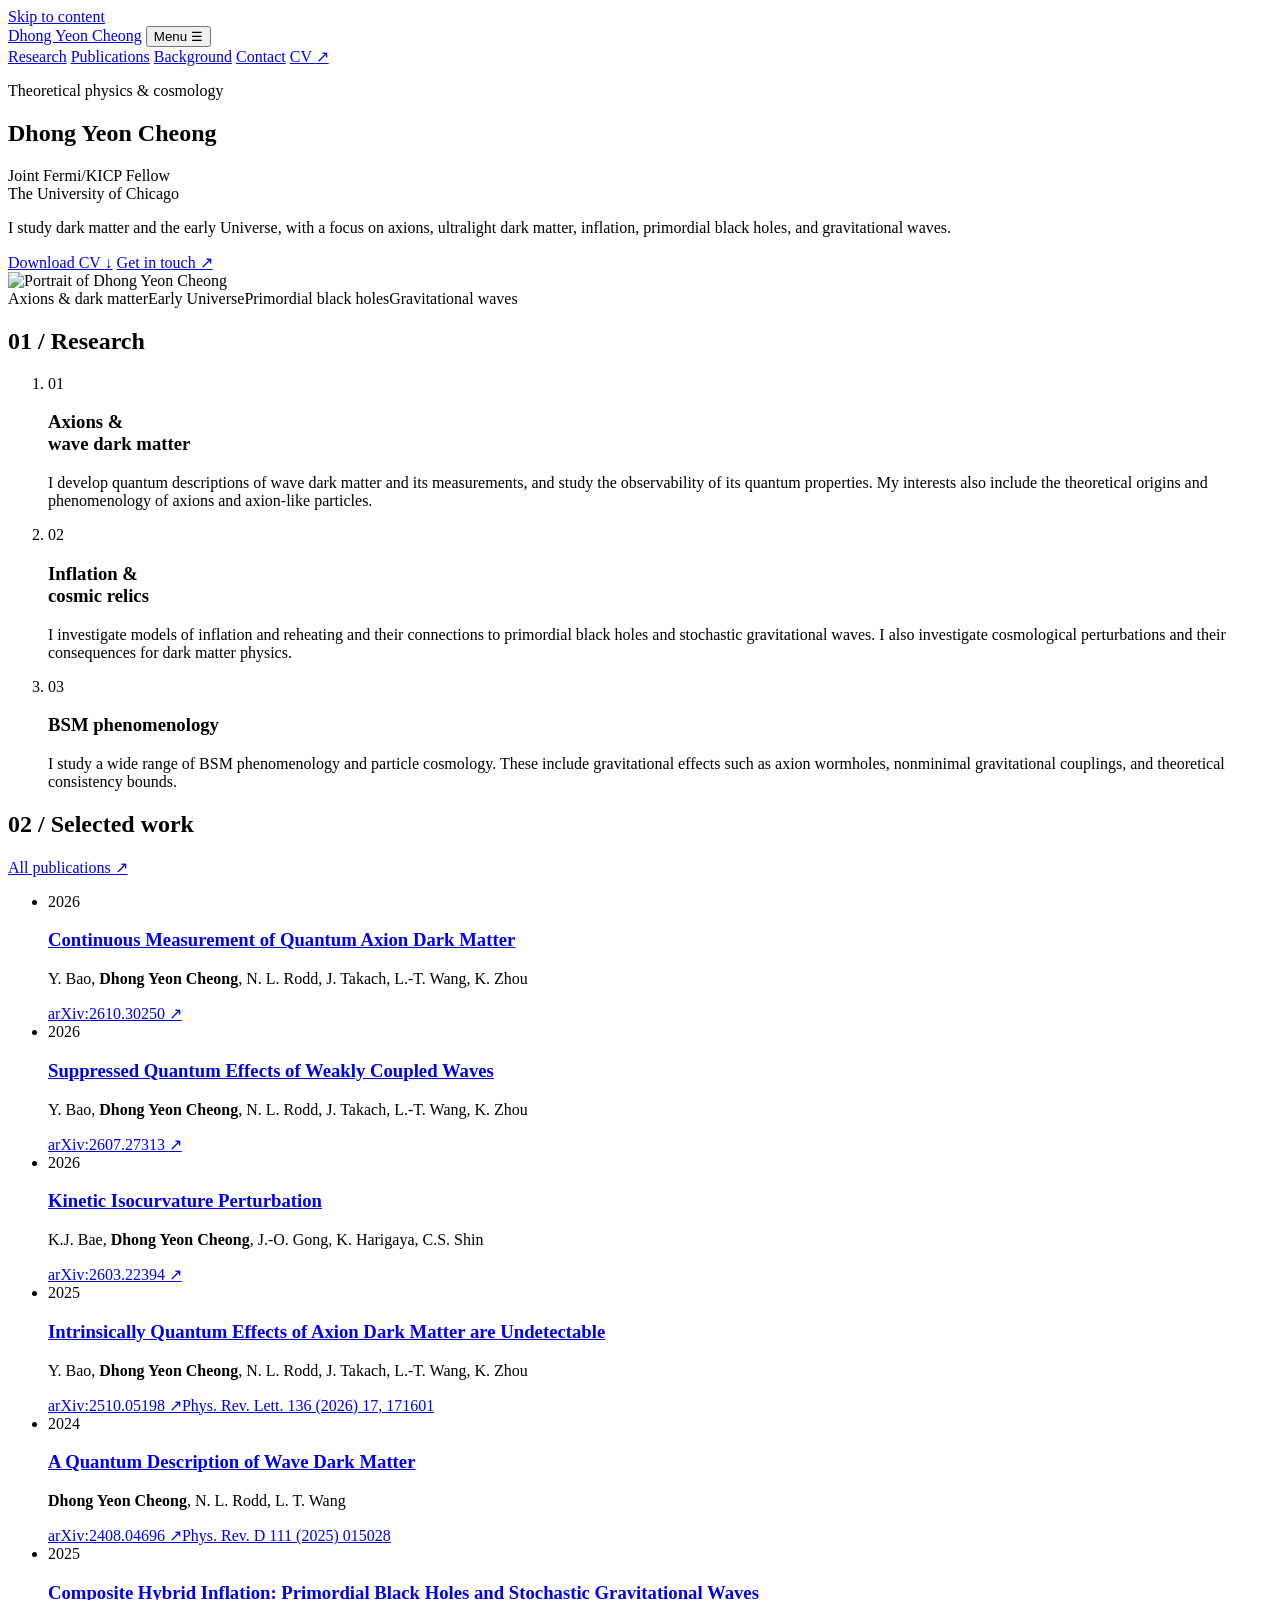
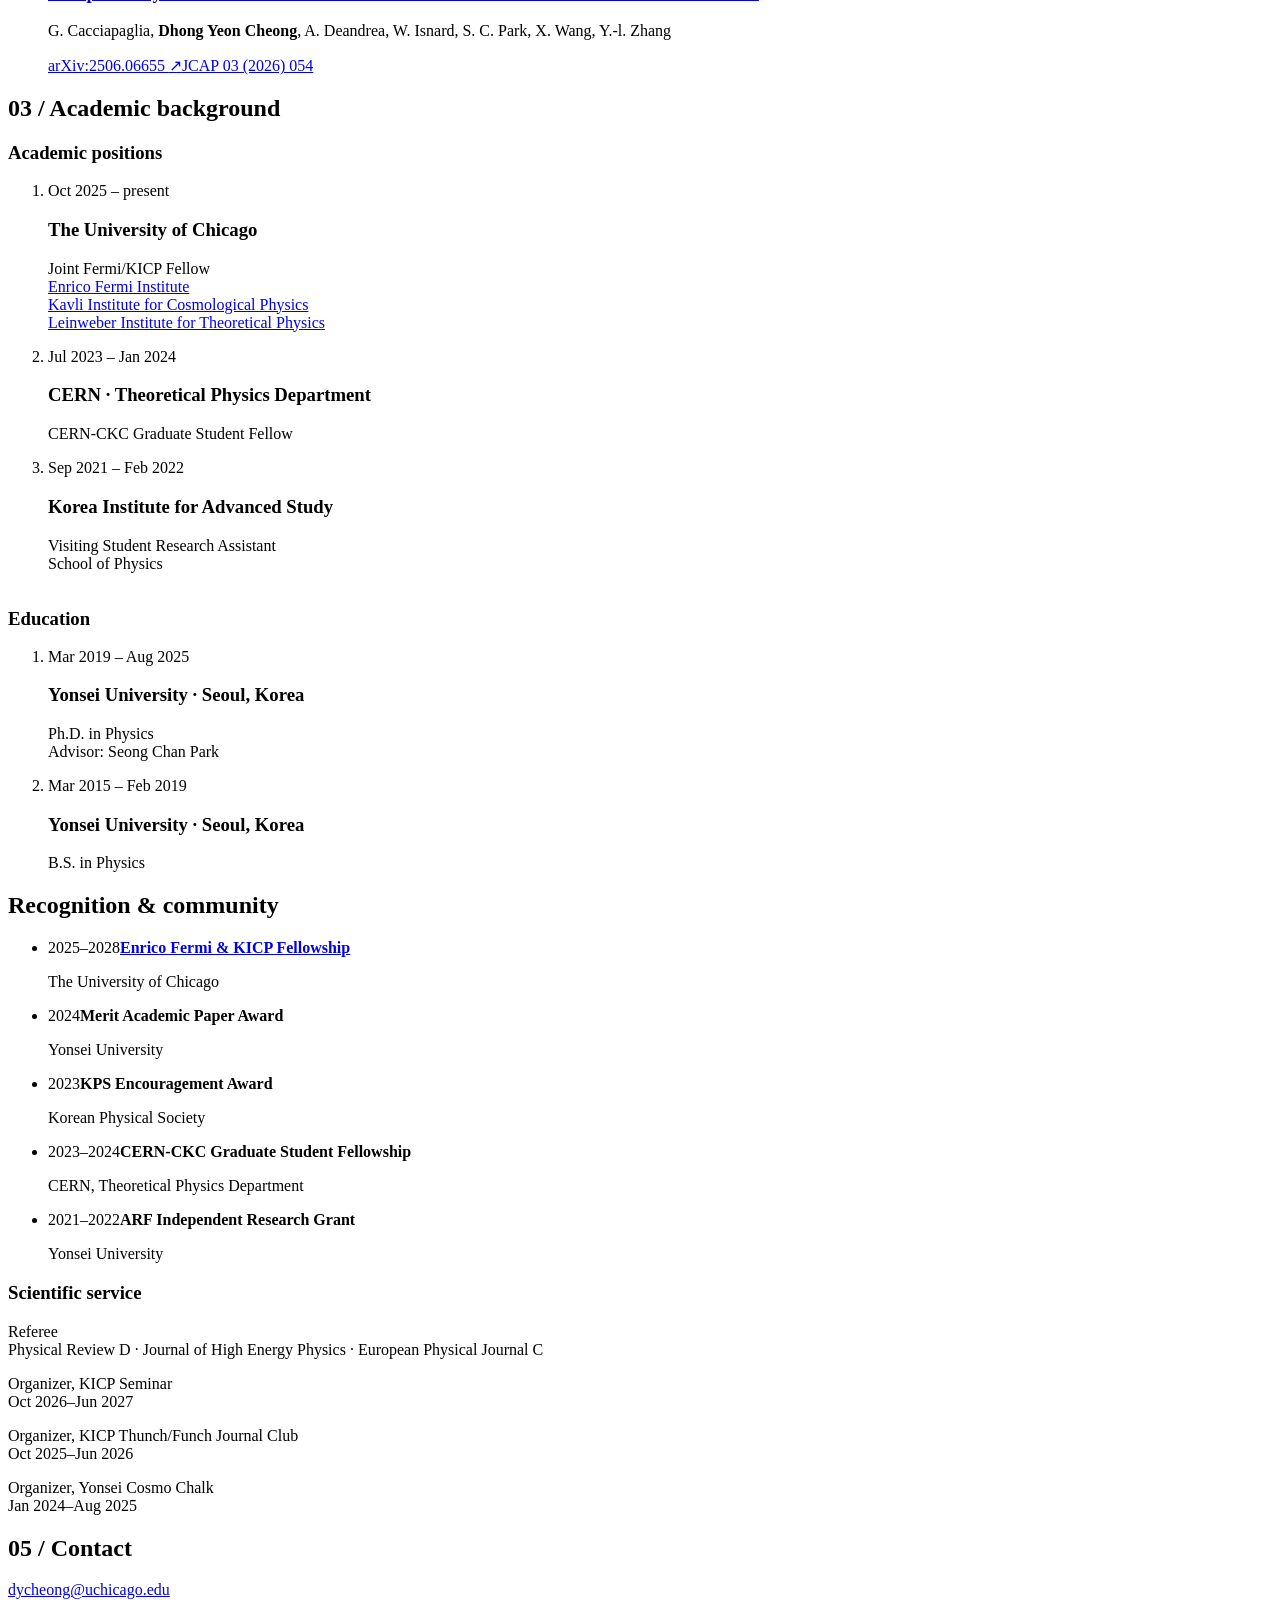
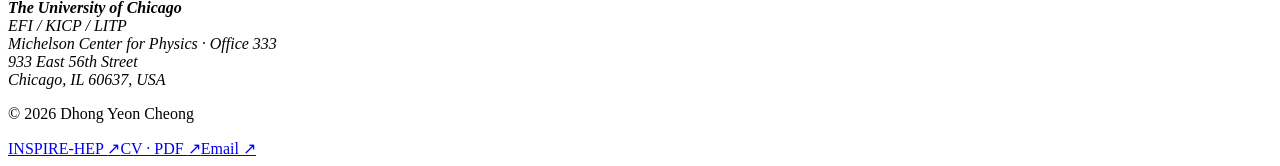
==== index.html @ 7573876e "Publish redesigned academic website pages" ====
<!DOCTYPE html>
<html lang="en">
<head>
  <meta charset="utf-8">
  <meta name="viewport" content="width=device-width, initial-scale=1">
  <meta name="color-scheme" content="light">
  <title>Dhong Yeon Cheong | Theoretical Physics &amp; Cosmology</title>
  <meta name="description" content="Dhong Yeon Cheong, Joint Fermi/KICP Fellow at the University of Chicago. Research in axions, wave dark matter, inflation, primordial black holes, and gravitational waves.">
  <meta property="og:title" content="Dhong Yeon Cheong | Theoretical Physics &amp; Cosmology">
  <meta property="og:description" content="Dhong Yeon Cheong, Joint Fermi/KICP Fellow at the University of Chicago. Research in axions, wave dark matter, inflation, primordial black holes, and gravitational waves.">
  <meta property="og:type" content="website">
  <link rel="icon" href="assets/favicon.svg" type="image/svg+xml">
  <link rel="stylesheet" href="assets/style.css?v=20261025-one-line-name">
  <script src="assets/site.js?v=20261025-simple" defer></script>
</head>
<body>
  <a class="skip-link" href="#main">Skip to content</a>
  <header class="site-header">
    <div class="container header-inner">
      <a class="brand" href="index.html" aria-label="Dhong Yeon Cheong, home">Dhong Yeon Cheong</a>
      <button class="menu-toggle" type="button" aria-expanded="false" aria-controls="site-navigation">Menu <span aria-hidden="true">☰</span></button>
      <nav class="site-nav" id="site-navigation" aria-label="Main navigation">
        <a href="#research">Research</a>
        <a href="publications.html">Publications</a>
        <a href="#background">Background</a>
        <a href="#contact">Contact</a>
        <a class="nav-cv" href="assets/cv-dhong-yeon-cheong.pdf" aria-label="Curriculum vitae, PDF">CV <span aria-hidden="true">↗</span></a>
      </nav>
    </div>
  </header>
  <main id="main" class="container">
    <section class="hero" aria-labelledby="home-title">
      <div>
        <p class="eyebrow">Theoretical physics &amp; cosmology</p>
        <h1 id="home-title">Dhong Yeon Cheong</h1>
        <p class="affiliation">Joint Fermi/KICP Fellow<br>The University of Chicago</p>
        <p class="intro">I study dark matter and the early Universe, with a focus on axions, ultralight dark matter, inflation, primordial black holes, and gravitational waves.</p>
        <div class="hero-actions">
          <a class="button" href="assets/cv-dhong-yeon-cheong.pdf" download>Download CV <span aria-hidden="true">↓</span></a>
          <a class="text-link" href="mailto:dycheong@uchicago.edu">Get in touch <span aria-hidden="true">↗</span></a>
        </div>
      </div>
      <figure class="portrait-wrap" style="margin:0">
        <img class="portrait" src="assets/portrait.jpg?v=efi-20261025-2" alt="Portrait of Dhong Yeon Cheong" width="560" height="560" fetchpriority="high">
      </figure>
    </section>

    <div class="topic-strip" aria-label="Research interests">
      <span>Axions &amp; dark matter</span><span class="dot" aria-hidden="true"></span><span>Early Universe</span><span class="dot" aria-hidden="true"></span><span>Primordial black holes</span><span class="dot" aria-hidden="true"></span><span>Gravitational waves</span>
    </div>

    <section class="section" id="research" aria-labelledby="research-title">
      <div class="section-heading"><div><h2 class="eyebrow" id="research-title">01 / Research</h2></div></div>
      <ol class="research-list">
        <li class="research-item"><span class="research-number" aria-hidden="true">01</span><h3>Axions &amp;<br>wave dark matter</h3><p>I develop quantum descriptions of wave dark matter and its measurements, and study the observability of its quantum properties. My interests also include the theoretical origins and phenomenology of axions and axion-like particles.</p></li>
        <li class="research-item"><span class="research-number" aria-hidden="true">02</span><h3>Inflation &amp;<br>cosmic relics</h3><p>I investigate models of inflation and reheating and their connections to primordial black holes and stochastic gravitational waves. I also investigate cosmological perturbations and their consequences for dark matter physics.</p></li>
        <li class="research-item"><span class="research-number" aria-hidden="true">03</span><h3>BSM phenomenology</h3><p>I study a wide range of BSM phenomenology and particle cosmology. These include gravitational effects such as axion wormholes, nonminimal gravitational couplings, and theoretical consistency bounds.</p></li>
      </ol>
    </section>

    <section class="section" id="publications" aria-labelledby="selected-title">
      <div class="section-heading"><div><h2 class="eyebrow" id="selected-title">02 / Selected work</h2></div><a class="text-link" href="publications.html">All publications <span aria-hidden="true">↗</span></a></div>
      <ul class="selected-papers">
<li class="paper" id="paper-2610.30250">
          <article aria-labelledby="title-2610.30250">
            <div class="paper-meta"><span>2026</span></div>
            <h3 id="title-2610.30250"><a href="https://arxiv.org/abs/2610.30250">Continuous Measurement of Quantum Axion Dark Matter</a></h3>
            <p class="paper-authors">Y. Bao, <strong>Dhong Yeon Cheong</strong>, N. L. Rodd, J. Takach, L.-T. Wang, K. Zhou</p>
            <div class="paper-links"><a href="https://arxiv.org/abs/2610.30250" aria-label="arXiv 2610.30250: Continuous Measurement of Quantum Axion Dark Matter">arXiv:2610.30250 <span aria-hidden="true">↗</span></a></div>
          </article>
        </li>
<li class="paper" id="paper-2607.27313">
          <article aria-labelledby="title-2607.27313">
            <div class="paper-meta"><span>2026</span></div>
            <h3 id="title-2607.27313"><a href="https://arxiv.org/abs/2607.27313">Suppressed Quantum Effects of Weakly Coupled Waves</a></h3>
            <p class="paper-authors">Y. Bao, <strong>Dhong Yeon Cheong</strong>, N. L. Rodd, J. Takach, L.-T. Wang, K. Zhou</p>
            <div class="paper-links"><a href="https://arxiv.org/abs/2607.27313" aria-label="arXiv 2607.27313: Suppressed Quantum Effects of Weakly Coupled Waves">arXiv:2607.27313 <span aria-hidden="true">↗</span></a></div>
          </article>
        </li>
<li class="paper" id="paper-2603.22394">
          <article aria-labelledby="title-2603.22394">
            <div class="paper-meta"><span>2026</span></div>
            <h3 id="title-2603.22394"><a href="https://arxiv.org/abs/2603.22394">Kinetic Isocurvature Perturbation</a></h3>
            <p class="paper-authors">K.J. Bae, <strong>Dhong Yeon Cheong</strong>, J.-O. Gong, K. Harigaya, C.S. Shin</p>
            <div class="paper-links"><a href="https://arxiv.org/abs/2603.22394" aria-label="arXiv 2603.22394: Kinetic Isocurvature Perturbation">arXiv:2603.22394 <span aria-hidden="true">↗</span></a></div>
          </article>
        </li>
<li class="paper" id="paper-2510.05198">
          <article aria-labelledby="title-2510.05198">
            <div class="paper-meta"><span>2025</span></div>
            <h3 id="title-2510.05198"><a href="https://arxiv.org/abs/2510.05198">Intrinsically Quantum Effects of Axion Dark Matter are Undetectable</a></h3>
            <p class="paper-authors">Y. Bao, <strong>Dhong Yeon Cheong</strong>, N. L. Rodd, J. Takach, L.-T. Wang, K. Zhou</p>
            <div class="paper-links"><a href="https://arxiv.org/abs/2510.05198" aria-label="arXiv 2510.05198: Intrinsically Quantum Effects of Axion Dark Matter are Undetectable">arXiv:2510.05198 <span aria-hidden="true">↗</span></a><a class="journal" href="https://doi.org/10.1103/9mff-p5k6">Phys. Rev. Lett. 136 (2026) 17, 171601</a></div>
          </article>
        </li>
<li class="paper" id="paper-2408.04696">
          <article aria-labelledby="title-2408.04696">
            <div class="paper-meta"><span>2024</span></div>
            <h3 id="title-2408.04696"><a href="https://arxiv.org/abs/2408.04696">A Quantum Description of Wave Dark Matter</a></h3>
            <p class="paper-authors"><strong>Dhong Yeon Cheong</strong>, N. L. Rodd, L. T. Wang</p>
            <div class="paper-links"><a href="https://arxiv.org/abs/2408.04696" aria-label="arXiv 2408.04696: A Quantum Description of Wave Dark Matter">arXiv:2408.04696 <span aria-hidden="true">↗</span></a><a class="journal" href="https://journals.aps.org/prd/abstract/10.1103/PhysRevD.111.015028">Phys. Rev. D 111 (2025) 015028</a></div>
          </article>
        </li>
<li class="paper" id="paper-2506.06655">
          <article aria-labelledby="title-2506.06655">
            <div class="paper-meta"><span>2025</span></div>
            <h3 id="title-2506.06655"><a href="https://arxiv.org/abs/2506.06655">Composite Hybrid Inflation: Primordial Black Holes and Stochastic Gravitational Waves</a></h3>
            <p class="paper-authors">G. Cacciapaglia, <strong>Dhong Yeon Cheong</strong>, A. Deandrea, W. Isnard, S. C. Park, X. Wang, Y.-l. Zhang</p>
            <div class="paper-links"><a href="https://arxiv.org/abs/2506.06655" aria-label="arXiv 2506.06655: Composite Hybrid Inflation: Primordial Black Holes and Stochastic Gravitational Waves">arXiv:2506.06655 <span aria-hidden="true">↗</span></a><a class="journal" href="https://iopscience.iop.org/article/10.1088/1475-7516/2026/03/054">JCAP 03 (2026) 054</a></div>
          </article>
        </li>
      </ul>
    </section>

    <section class="section background-grid" id="background" aria-labelledby="background-title">
      <div>
        <h2 class="eyebrow background-label" id="background-title">03 / Academic background</h2>
        <h3 class="eyebrow" style="margin-bottom:18px">Academic positions</h3>
        <ol class="timeline">
          <li><time>Oct 2025 – present</time><h3>The University of Chicago</h3><p>Joint Fermi/KICP Fellow<br><a href="https://efi.uchicago.edu/people/profile/dhong-yeon-cheong/">Enrico Fermi Institute</a><br><a href="https://kavlicosmo.uchicago.edu/people/profile/dhong-yeon-cheong/">Kavli Institute for Cosmological Physics</a><br><a href="https://litp.uchicago.edu/people/profile/dhong-yeon-cheong/">Leinweber Institute for Theoretical Physics</a></p></li>
          <li><time>Jul 2023 – Jan 2024</time><h3>CERN · Theoretical Physics Department</h3><p>CERN-CKC Graduate Student Fellow</p></li>
          <li><time>Sep 2021 – Feb 2022</time><h3>Korea Institute for Advanced Study</h3><p>Visiting Student Research Assistant<br>School of Physics</p></li>
        </ol>
        <h3 class="eyebrow" style="margin-top:35px;margin-bottom:18px">Education</h3>
        <ol class="timeline">
          <li><time>Mar 2019 – Aug 2025</time><h3>Yonsei University · Seoul, Korea</h3><p>Ph.D. in Physics<br>Advisor: Seong Chan Park</p></li>
          <li><time>Mar 2015 – Feb 2019</time><h3>Yonsei University · Seoul, Korea</h3><p>B.S. in Physics</p></li>
        </ol>
      </div>
      <div>
        <h2 class="eyebrow background-label">Recognition &amp; community</h2>
        <ul class="honors">
          <li><span class="entry-date">2025–2028</span><strong><a href="https://efi.uchicago.edu/fellowships/current-and-previous-fellows/">Enrico Fermi &amp; KICP Fellowship</a></strong><p>The University of Chicago</p></li>
          <li><span class="entry-date">2024</span><strong>Merit Academic Paper Award</strong><p>Yonsei University</p></li>
          <li><span class="entry-date">2023</span><strong>KPS Encouragement Award</strong><p>Korean Physical Society</p></li>
          <li><span class="entry-date">2023–2024</span><strong>CERN-CKC Graduate Student Fellowship</strong><p>CERN, Theoretical Physics Department</p></li>
          <li><span class="entry-date">2021–2022</span><strong>ARF Independent Research Grant</strong><p>Yonsei University</p></li>
        </ul>
        <div class="service"><h3>Scientific service</h3><p>Referee<br>Physical Review D · Journal of High Energy Physics · European Physical Journal C</p><p>Organizer, KICP Seminar<br>Oct 2026–Jun 2027</p><p>Organizer, KICP Thunch/Funch Journal Club<br>Oct 2025–Jun 2026</p><p>Organizer, Yonsei Cosmo Chalk<br>Jan 2024–Aug 2025</p></div>
      </div>
    </section>

<section class="contact" id="contact" aria-labelledby="contact-title">
      <div><h2 class="eyebrow" id="contact-title">05 / Contact</h2><a class="email" href="mailto:dycheong@uchicago.edu">dycheong@uchicago.edu</a></div>
      <address><strong>The University of Chicago</strong><br>EFI / KICP / LITP<br>Michelson Center for Physics · Office 333<br>933 East 56th Street<br>Chicago, IL 60637, USA</address>
    </section>
  </main>
  <footer class="site-footer">
    <div class="container footer-inner">
      <p>© 2026 Dhong Yeon Cheong</p>
      <div class="footer-links"><a href="https://inspirehep.net/authors/1904581">INSPIRE-HEP <span aria-hidden="true">↗</span></a><a href="assets/cv-dhong-yeon-cheong.pdf">CV · PDF <span aria-hidden="true">↗</span></a><a href="mailto:dycheong@uchicago.edu">Email <span aria-hidden="true">↗</span></a></div>
    </div>
  </footer>
</body>
</html>
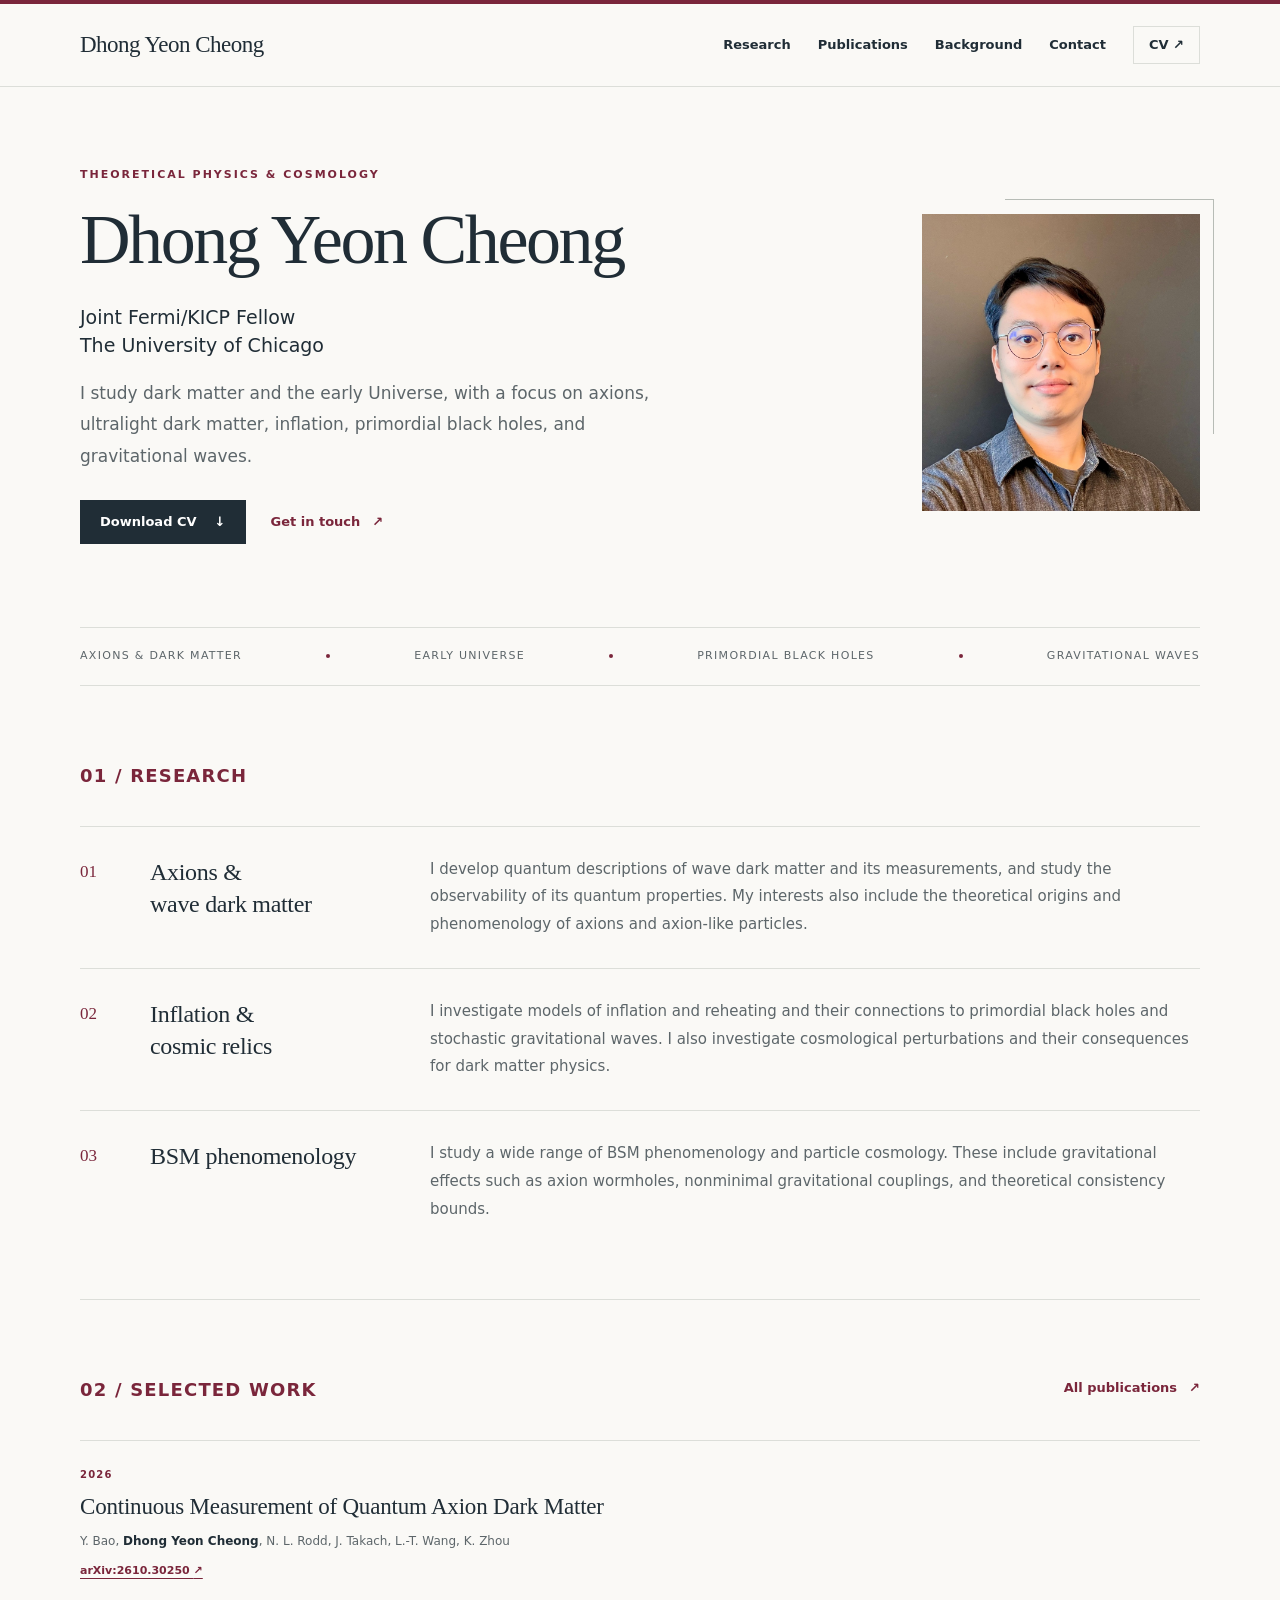
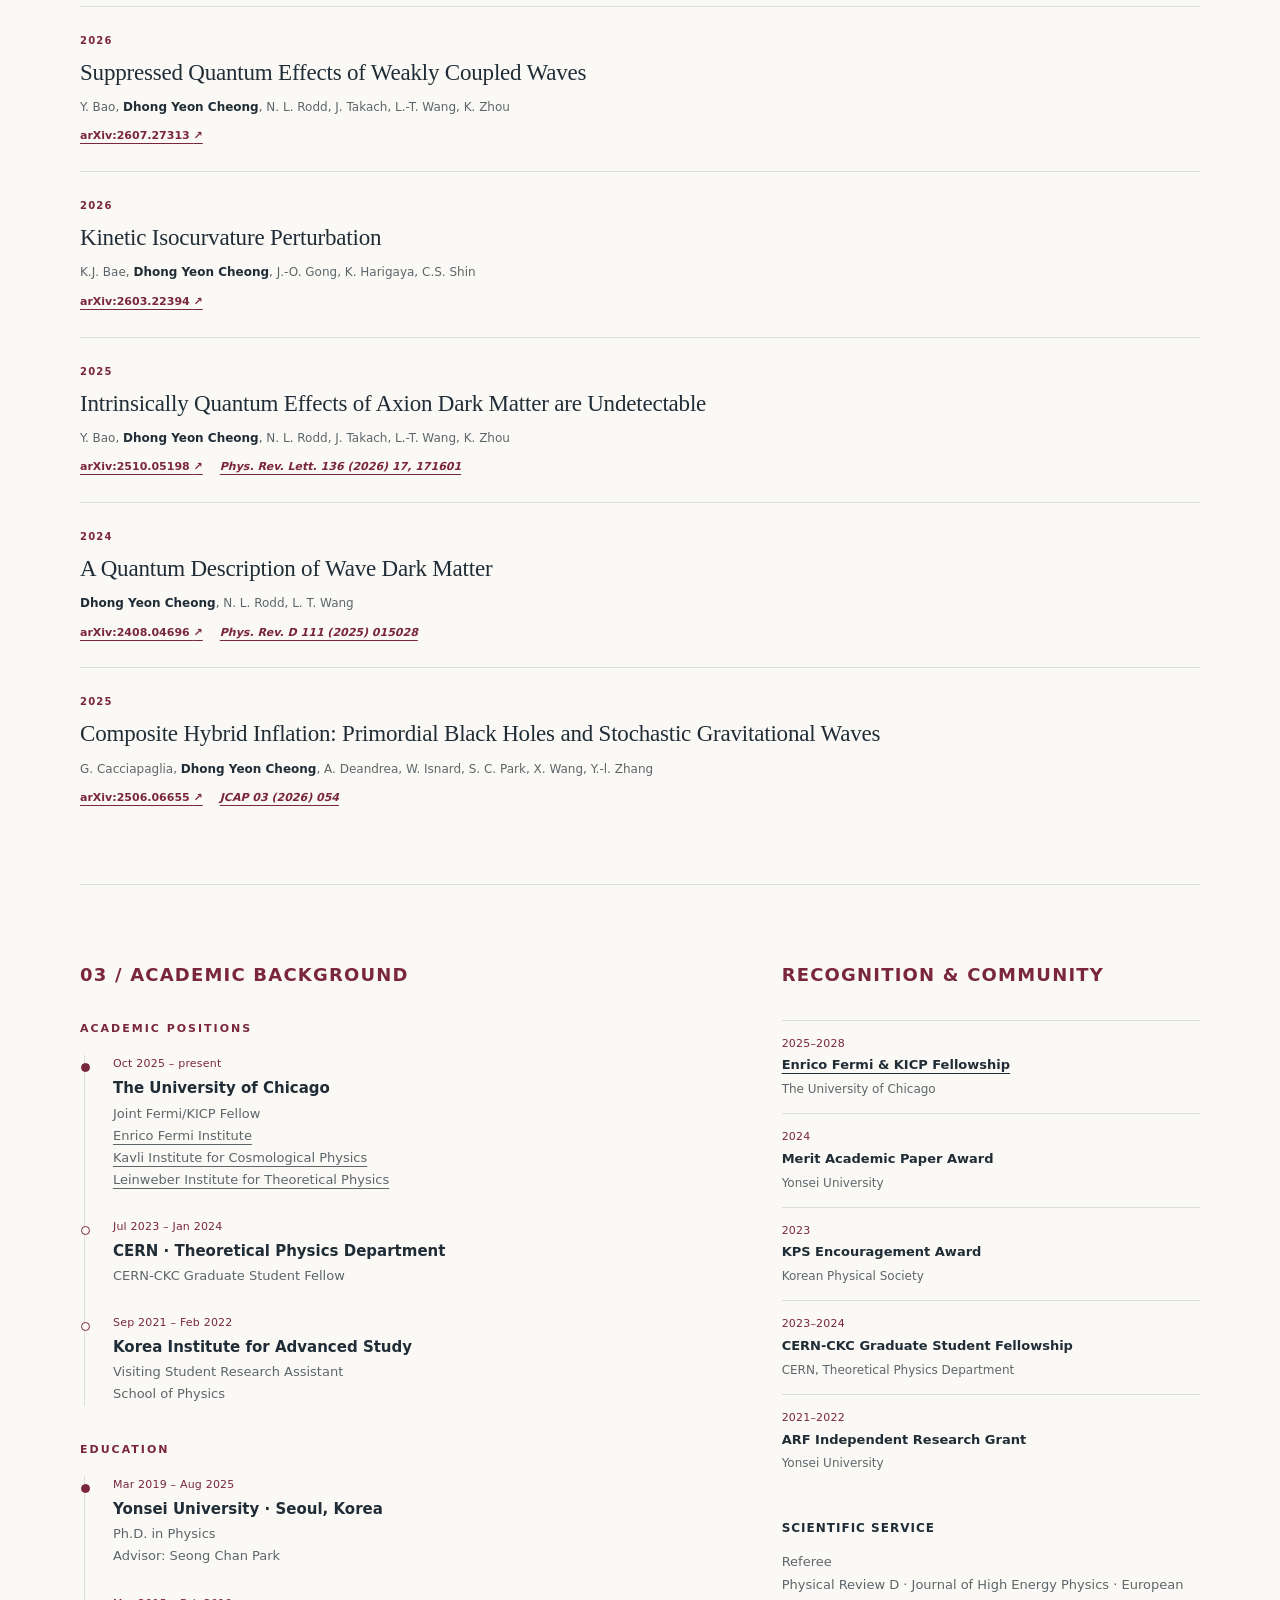
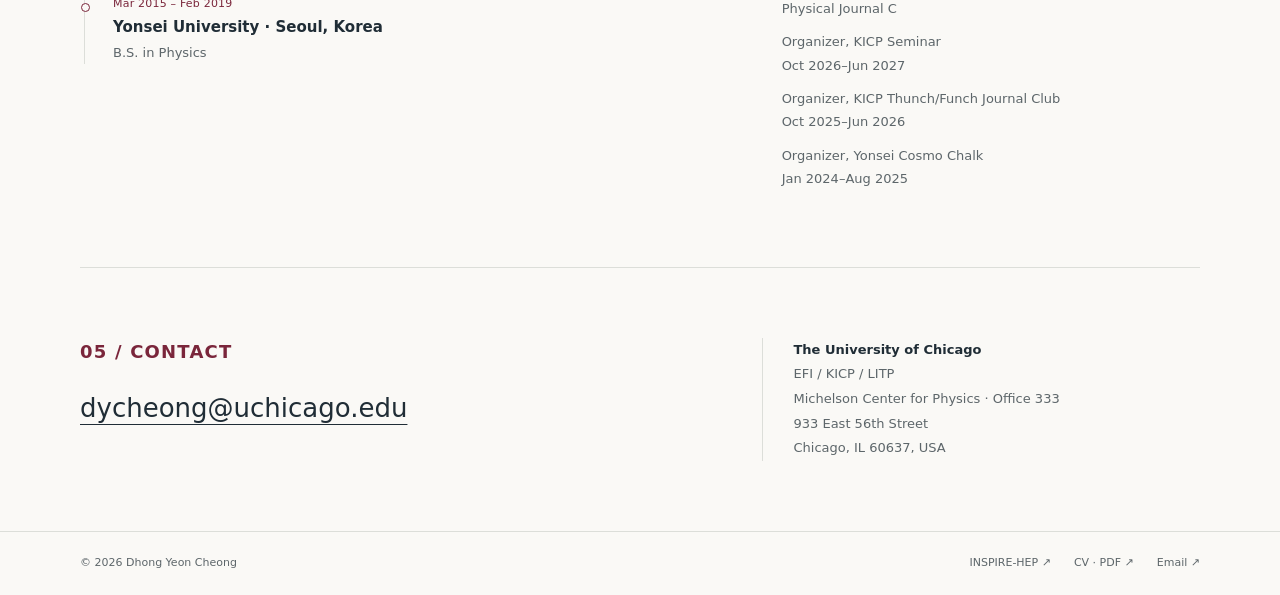
==== commit 81e5563c: "Refresh links to four-page CV" ====
--- a/index.html
+++ b/index.html
@@ -24,7 +24,7 @@
         <a href="publications.html">Publications</a>
         <a href="#background">Background</a>
         <a href="#contact">Contact</a>
-        <a class="nav-cv" href="assets/cv-dhong-yeon-cheong.pdf" aria-label="Curriculum vitae, PDF">CV <span aria-hidden="true">↗</span></a>
+        <a class="nav-cv" href="assets/cv-dhong-yeon-cheong.pdf?v=20261026" aria-label="Curriculum vitae, PDF">CV <span aria-hidden="true">↗</span></a>
       </nav>
     </div>
   </header>
@@ -36,7 +36,7 @@
         <p class="affiliation">Joint Fermi/KICP Fellow<br>The University of Chicago</p>
         <p class="intro">I study dark matter and the early Universe, with a focus on axions, ultralight dark matter, inflation, primordial black holes, and gravitational waves.</p>
         <div class="hero-actions">
-          <a class="button" href="assets/cv-dhong-yeon-cheong.pdf" download>Download CV <span aria-hidden="true">↓</span></a>
+          <a class="button" href="assets/cv-dhong-yeon-cheong.pdf?v=20261026" download>Download CV <span aria-hidden="true">↓</span></a>
           <a class="text-link" href="mailto:dycheong@uchicago.edu">Get in touch <span aria-hidden="true">↗</span></a>
         </div>
       </div>
@@ -148,7 +148,7 @@
   <footer class="site-footer">
     <div class="container footer-inner">
       <p>© 2026 Dhong Yeon Cheong</p>
-      <div class="footer-links"><a href="https://inspirehep.net/authors/1904581">INSPIRE-HEP <span aria-hidden="true">↗</span></a><a href="assets/cv-dhong-yeon-cheong.pdf">CV · PDF <span aria-hidden="true">↗</span></a><a href="mailto:dycheong@uchicago.edu">Email <span aria-hidden="true">↗</span></a></div>
+      <div class="footer-links"><a href="https://inspirehep.net/authors/1904581">INSPIRE-HEP <span aria-hidden="true">↗</span></a><a href="assets/cv-dhong-yeon-cheong.pdf?v=20261026">CV · PDF <span aria-hidden="true">↗</span></a><a href="mailto:dycheong@uchicago.edu">Email <span aria-hidden="true">↗</span></a></div>
     </div>
   </footer>
 </body>
--- a/assets/style.css
+++ b/assets/style.css
@@ -0,0 +1,133 @@
+/* Shared styles. Change these colors to personalize both pages. */
+:root{--paper:#faf9f6;--ink:#202d36;--muted:#5d666a;--accent:#7a263b;--line:#dcded9;--wash:#f0f1ec;--serif:Georgia,'Times New Roman',serif;--sans:system-ui,-apple-system,BlinkMacSystemFont,'Segoe UI',sans-serif}
+*{box-sizing:border-box}
+html{scroll-behavior:smooth;scroll-padding-top:100px}
+body{margin:0;background:var(--paper);color:var(--ink);font-family:var(--sans);font-size:16px;line-height:1.7;-webkit-font-smoothing:antialiased}
+a{color:inherit;text-decoration-thickness:1px;text-underline-offset:4px}
+a:hover{color:var(--accent)}
+a:focus-visible,button:focus-visible,input:focus-visible,summary:focus-visible{outline:3px solid var(--accent);outline-offset:5px}
+button,input{font:inherit}
+button{cursor:pointer}
+[hidden]{display:none!important}
+img{display:block;max-width:100%;height:auto}
+h1,h2,h3,p{margin:0}
+ul,ol{margin:0;padding:0;list-style:none}
+.container{width:min(1120px,calc(100% - 96px));margin-inline:auto}
+.skip-link{position:fixed;left:16px;top:-100px;background:var(--ink);color:white;padding:10px 18px;z-index:100}
+.skip-link:focus{top:12px}
+.site-header{border-top:4px solid var(--accent);border-bottom:1px solid var(--line);background:var(--paper);position:sticky;top:0;z-index:10}
+.header-inner{display:flex;align-items:center;justify-content:space-between;min-height:82px;gap:28px}
+.brand{text-decoration:none;font-family:var(--serif);font-size:23px;white-space:nowrap;letter-spacing:-.5px}
+.brand span{color:var(--accent)}
+.site-nav{display:flex;align-items:center;gap:27px;font-size:13px;font-weight:550}
+.site-nav a{text-decoration:none;white-space:nowrap}
+.site-nav a:hover,.site-nav a[aria-current=page]{color:var(--accent)}
+.site-nav a[aria-current=page]{text-decoration:underline;text-underline-offset:8px}
+.site-nav .nav-cv{border:1px solid var(--line);padding:7px 15px}
+.menu-toggle{display:none;border:1px solid var(--line);background:transparent;padding:6px 12px;color:var(--ink)}
+.eyebrow{font-size:11px;font-weight:650;letter-spacing:2px;text-transform:uppercase;color:var(--accent);line-height:1.6}
+.hero{display:grid;grid-template-columns:1fr 278px;gap:100px;align-items:center;padding-block:79px 83px}
+.hero>div{min-width:0;container-type:inline-size}
+.hero h1{font-family:var(--serif);font-size:clamp(22px,10cqw,70px);font-weight:400;line-height:1.03;letter-spacing:-.035em;white-space:nowrap;margin-top:20px;margin-bottom:27px}
+.hero .affiliation{font-size:19px;font-weight:500;line-height:1.5;margin-bottom:18px}
+.hero .intro{max-width:590px;font-size:17px;color:var(--muted);line-height:1.85}
+.hero-actions{display:flex;align-items:center;flex-wrap:wrap;gap:25px;margin-top:28px}
+.button{display:inline-flex;align-items:center;gap:18px;justify-content:center;border:1px solid var(--ink);background:var(--ink);color:#fff;padding:10px 19px;font-size:13px;font-weight:550;text-decoration:none;transition:background .15s}
+.button:hover{background:var(--accent);border-color:var(--accent);color:#fff}
+.text-link{font-size:13px;font-weight:600;text-decoration:none;display:inline-flex;align-items:center;gap:12px;color:var(--accent)}
+.text-link:hover{text-decoration:underline}
+.portrait-wrap{align-self:center;position:relative;padding-top:15px}
+.portrait-wrap:before{content:'';position:absolute;top:0;right:-14px;width:75%;height:75%;border-top:1px solid #b7bcb6;border-right:1px solid #b7bcb6;z-index:-1}
+.portrait{width:278px;aspect-ratio:1/1.07;object-fit:cover;object-position:center}
+.portrait-caption{margin-top:18px;padding-top:14px;border-top:1px solid var(--line);font-size:12px;color:var(--muted);line-height:1.8}
+.portrait-caption strong{display:block;color:var(--ink);font-weight:550}
+.topic-strip{display:flex;align-items:center;justify-content:space-between;gap:16px;flex-wrap:wrap;padding-block:19px;border-block:1px solid var(--line);font-size:11px;letter-spacing:1.3px;text-transform:uppercase;color:var(--muted)}
+.topic-strip .dot{width:4px;height:4px;background:var(--accent);border-radius:50%}
+.section{padding-block:76px;border-bottom:1px solid var(--line)}
+.section-heading{display:flex;justify-content:space-between;align-items:flex-end;gap:30px;margin-bottom:35px}
+.section-heading h2,.section-title{font-family:var(--serif);font-size:39px;line-height:1.2;font-weight:400;letter-spacing:-1px;margin-top:10px}
+.section-heading .text-link{margin-bottom:6px;white-space:nowrap}
+.research-list{border-top:1px solid var(--line)}
+.research-item{display:grid;grid-template-columns:45px 255px 1fr;gap:25px;padding-block:29px;border-bottom:1px solid var(--line);align-items:start}
+.research-item:last-child{border-bottom:0;padding-bottom:0}
+.research-number{font-family:var(--serif);font-size:17px;color:var(--accent);padding-top:2px}
+.research-item h3{font-family:var(--serif);font-weight:400;font-size:24px;line-height:1.35;letter-spacing:-.3px}
+.research-item p{font-size:15px;line-height:1.85;color:var(--muted)}
+.paper{padding:25px 0;border-top:1px solid var(--line)}
+.paper-meta{display:flex;gap:14px;flex-wrap:wrap;font-size:10px;line-height:1.7;text-transform:uppercase;letter-spacing:1.2px;color:var(--accent);font-weight:650;margin-bottom:8px}
+.paper h3{font-family:var(--serif);font-size:23px;line-height:1.4;font-weight:400;letter-spacing:-.2px;max-width:930px}
+.paper h3 a{text-decoration:none}
+.paper h3 a:hover{text-decoration:underline}
+.paper-authors{font-size:12px;color:var(--muted);line-height:1.8;margin-top:8px}
+.paper-authors strong{color:var(--ink);font-weight:600}
+.paper-links{display:flex;align-items:baseline;gap:17px;flex-wrap:wrap;font-size:11px;color:var(--muted);margin-top:9px}
+.paper-links a{color:var(--accent);font-weight:550}
+.paper-links .journal{font-style:italic}
+.selected-papers .paper:last-child{padding-bottom:0}
+.background-grid{display:grid;grid-template-columns:1.45fr 1fr;gap:95px}
+.background-grid .section-title{margin-bottom:30px}
+.timeline{border-left:1px solid var(--line);margin-left:4px;padding-left:28px}
+.timeline li{position:relative;margin-bottom:27px}
+.timeline li:last-child{margin-bottom:0}
+.timeline li:before{content:'';width:7px;height:7px;position:absolute;left:-32px;top:8px;background:var(--paper);border:1px solid var(--accent);border-radius:50%}
+.timeline li:first-child:before{background:var(--accent)}
+.timeline time,.entry-date{display:block;font-size:11px;color:var(--accent);margin-bottom:3px;letter-spacing:.2px}
+.timeline h3{font-size:15px;font-weight:600;line-height:1.5}
+.timeline p{font-size:13px;line-height:1.7;color:var(--muted);margin-top:3px}
+.honors li{padding-block:14px;border-top:1px solid var(--line);font-size:13px;line-height:1.6}
+.honors strong{font-weight:600}
+.honors p{font-size:12px;color:var(--muted);margin-top:4px}
+.service{margin-top:30px}
+.service h3{font-size:12px;letter-spacing:1px;text-transform:uppercase;margin-bottom:12px;font-weight:600}
+.service p{font-size:13px;color:var(--muted);line-height:1.8;margin-top:10px}
+.talk-layout{display:grid;grid-template-columns:1fr 1.9fr;gap:85px}
+.talk-intro{color:var(--muted);font-size:14px;margin-top:20px;line-height:1.8}
+.talks li{display:grid;grid-template-columns:80px 1fr;gap:24px;padding-block:17px;border-top:1px solid var(--line)}
+.talks time{font-size:11px;color:var(--accent);padding-top:3px}
+.talks h3{font-size:14px;font-weight:550;line-height:1.6}
+.talks p{font-size:12px;color:var(--muted);margin-top:2px}
+.contact{display:grid;grid-template-columns:1.4fr 1fr;gap:70px;padding-block:70px}
+.contact h2{font-family:var(--serif);font-size:39px;font-weight:400;letter-spacing:-1px;margin-top:10px;margin-bottom:20px}
+.contact .email{font-size:clamp(18px,2.4vw,26px);text-decoration-thickness:1px;text-underline-offset:7px}
+.contact address{font-style:normal;font-size:13px;color:var(--muted);border-left:1px solid var(--line);padding-left:30px;line-height:1.9;align-self:center}
+.contact address strong{font-weight:550;color:var(--ink)}
+.site-footer{border-top:1px solid var(--line);padding-block:22px;font-size:11px;color:var(--muted)}
+.footer-inner{display:flex;align-items:center;justify-content:space-between;gap:20px;flex-wrap:wrap}
+.footer-links{display:flex;gap:23px}
+.footer-links a{text-decoration:none}
+/* Publication archive */
+.page-intro{padding-top:67px;padding-bottom:38px}
+.page-intro h1{font-family:var(--serif);font-size:56px;letter-spacing:-2px;font-weight:400;line-height:1.2;margin-top:0;margin-bottom:18px}
+.page-intro p{font-size:15px;color:var(--muted);max-width:680px;line-height:1.85}
+.page-intro p a{color:var(--accent)}
+.publication-tools{display:none;border-block:1px solid var(--line);padding-block:23px;margin-bottom:24px}
+.js .publication-tools{display:block}
+.tools-row{display:flex;align-items:center;justify-content:space-between;gap:25px}
+.filters{display:flex;gap:7px;flex-wrap:wrap}
+.filter{border:1px solid var(--line);background:transparent;color:var(--muted);padding:7px 13px;font-size:12px;border-radius:2px}
+.filter[aria-pressed=true]{background:var(--ink);color:#fff;border-color:var(--ink)}
+.filter:hover{border-color:var(--accent)}
+.search-wrap{display:block;min-width:250px}
+.search-wrap input{width:100%;border:1px solid var(--line);border-radius:2px;background:transparent;color:var(--ink);padding:9px 12px;font-size:12px;min-height:38px}
+.results-count{font-size:12px;color:var(--muted);margin-top:16px;min-height:21px}
+.archive{padding-bottom:70px}
+.year-group{display:grid;grid-template-columns:110px 1fr;gap:38px;padding-top:18px}
+.year-group>h2{font-family:var(--serif);font-size:29px;font-weight:400;padding-top:17px;color:var(--muted)}
+.year-group .paper{padding-block:24px}
+.archive .paper h3{font-size:22px}
+.empty-state{border-top:1px solid var(--line);padding-block:45px;text-align:center}
+.empty-state h2{font-family:var(--serif);font-size:27px;font-weight:400;margin-bottom:12px}
+.empty-state p{font-size:14px;color:var(--muted);margin-bottom:20px}
+.sr-only{position:absolute;width:1px;height:1px;padding:0;margin:-1px;overflow:hidden;clip:rect(0,0,0,0);white-space:nowrap;border:0}
+@media(min-width:1400px){.hero{padding-block:95px}.section{padding-block:85px}}
+@media(max-width:1000px){.container{width:calc(100% - 64px)}.hero{gap:50px;grid-template-columns:1fr 235px}.portrait{width:235px}.site-nav{gap:18px}.research-item{grid-template-columns:30px 210px 1fr;gap:18px}.background-grid{gap:45px}.talk-layout{gap:40px}.tools-row{align-items:stretch;flex-direction:column}.search-wrap{max-width:500px}}
+@media(max-width:720px){html{scroll-padding-top:95px}.container{width:calc(100% - 40px)}.header-inner{min-height:70px;gap:0;flex-wrap:wrap;padding-block:12px}.brand{font-size:21px}.site-nav{width:100%;flex-wrap:wrap;gap:16px 24px;padding-top:18px;padding-bottom:8px;font-size:13px}.js .menu-toggle{display:block;font-size:12px}.js .site-nav:not(.is-open){display:none}.site-nav .nav-cv{padding:4px 11px}.hero{grid-template-columns:1fr;gap:36px;padding-block:45px}.hero h1{margin-top:15px;letter-spacing:-.035em;margin-bottom:22px}.hero .affiliation{font-size:17px}.hero .intro{font-size:15px}.hero-actions{gap:22px;margin-top:24px}.portrait-wrap{display:flex;gap:20px;align-items:center;padding:0}.portrait-wrap:before{display:none}.portrait{width:125px;aspect-ratio:1/1}.portrait-caption{border-top:0;border-left:1px solid var(--line);padding:4px 0 4px 20px;margin:0;font-size:11px}.topic-strip{font-size:9px;letter-spacing:.8px;justify-content:flex-start;gap:11px 15px;padding-block:17px}.topic-strip .dot{width:3px;height:3px}.section{padding-block:45px}.section-heading{gap:18px;align-items:flex-start;flex-direction:column;margin-bottom:28px}.section-heading h2,.section-title{font-size:33px}.section-heading .text-link{margin:0}.research-item{grid-template-columns:25px 1fr;gap:9px 15px;padding-block:23px}.research-item h3{font-size:23px}.research-item p{grid-column:2;font-size:14px}.paper h3{font-size:22px}.paper-meta{font-size:9px}.paper-authors{font-size:11px}.background-grid{grid-template-columns:1fr;gap:45px}.background-grid .section-title{margin-bottom:25px}.timeline{padding-left:23px}.timeline li:before{left:-27px}.talk-layout{grid-template-columns:1fr;gap:25px}.talk-intro{margin-top:14px}.talks li{grid-template-columns:66px 1fr;gap:18px}.contact{grid-template-columns:1fr;gap:30px;padding-block:45px}.contact h2{font-size:33px}.contact address{padding-left:20px}.footer-inner{gap:13px}.page-intro{padding-top:42px;padding-bottom:30px}.page-intro h1{font-size:44px}.page-intro p{font-size:14px}.filter{padding:6px 10px;font-size:11px}.search-wrap{min-width:0}.year-group{grid-template-columns:1fr;gap:12px;padding-top:17px}.year-group>h2{font-size:27px;padding-top:0}.archive .paper h3{font-size:21px}.archive{padding-bottom:40px}}
+@media(prefers-reduced-motion:reduce){html{scroll-behavior:auto}*{transition:none!important}}
+@media print{body{background:white;font-size:11pt}.container{width:100%}.site-header{position:static}.site-nav,.hero-actions,.publication-tools,.menu-toggle,.skip-link{display:none!important}.hero{padding-block:20px;gap:30px;grid-template-columns:1fr 150px}.hero h1{font-size:40px}.portrait{width:150px}.section{padding-block:25px}.section-heading h2,.section-title{font-size:26px}.paper,.research-item,.timeline li{break-inside:avoid}.contact{padding-block:25px}.page-intro{padding-top:20px}.year-group{grid-template-columns:60px 1fr;gap:20px}.paper[hidden],.year-group[hidden]{display:block!important}}
+
+/* Compact section labels requested for the academic homepage. */
+.section-heading h2.eyebrow,.background-grid h2.eyebrow,.contact h2.eyebrow{font-family:var(--sans);font-size:18px;font-weight:650;letter-spacing:1.2px;line-height:1.6;text-transform:uppercase;color:var(--accent);margin:0}
+.background-grid h2.background-label{margin-bottom:30px}
+.contact h2.eyebrow{margin-bottom:20px}
+.tools-row{display:block}
+.search-wrap{width:100%;max-width:500px}
